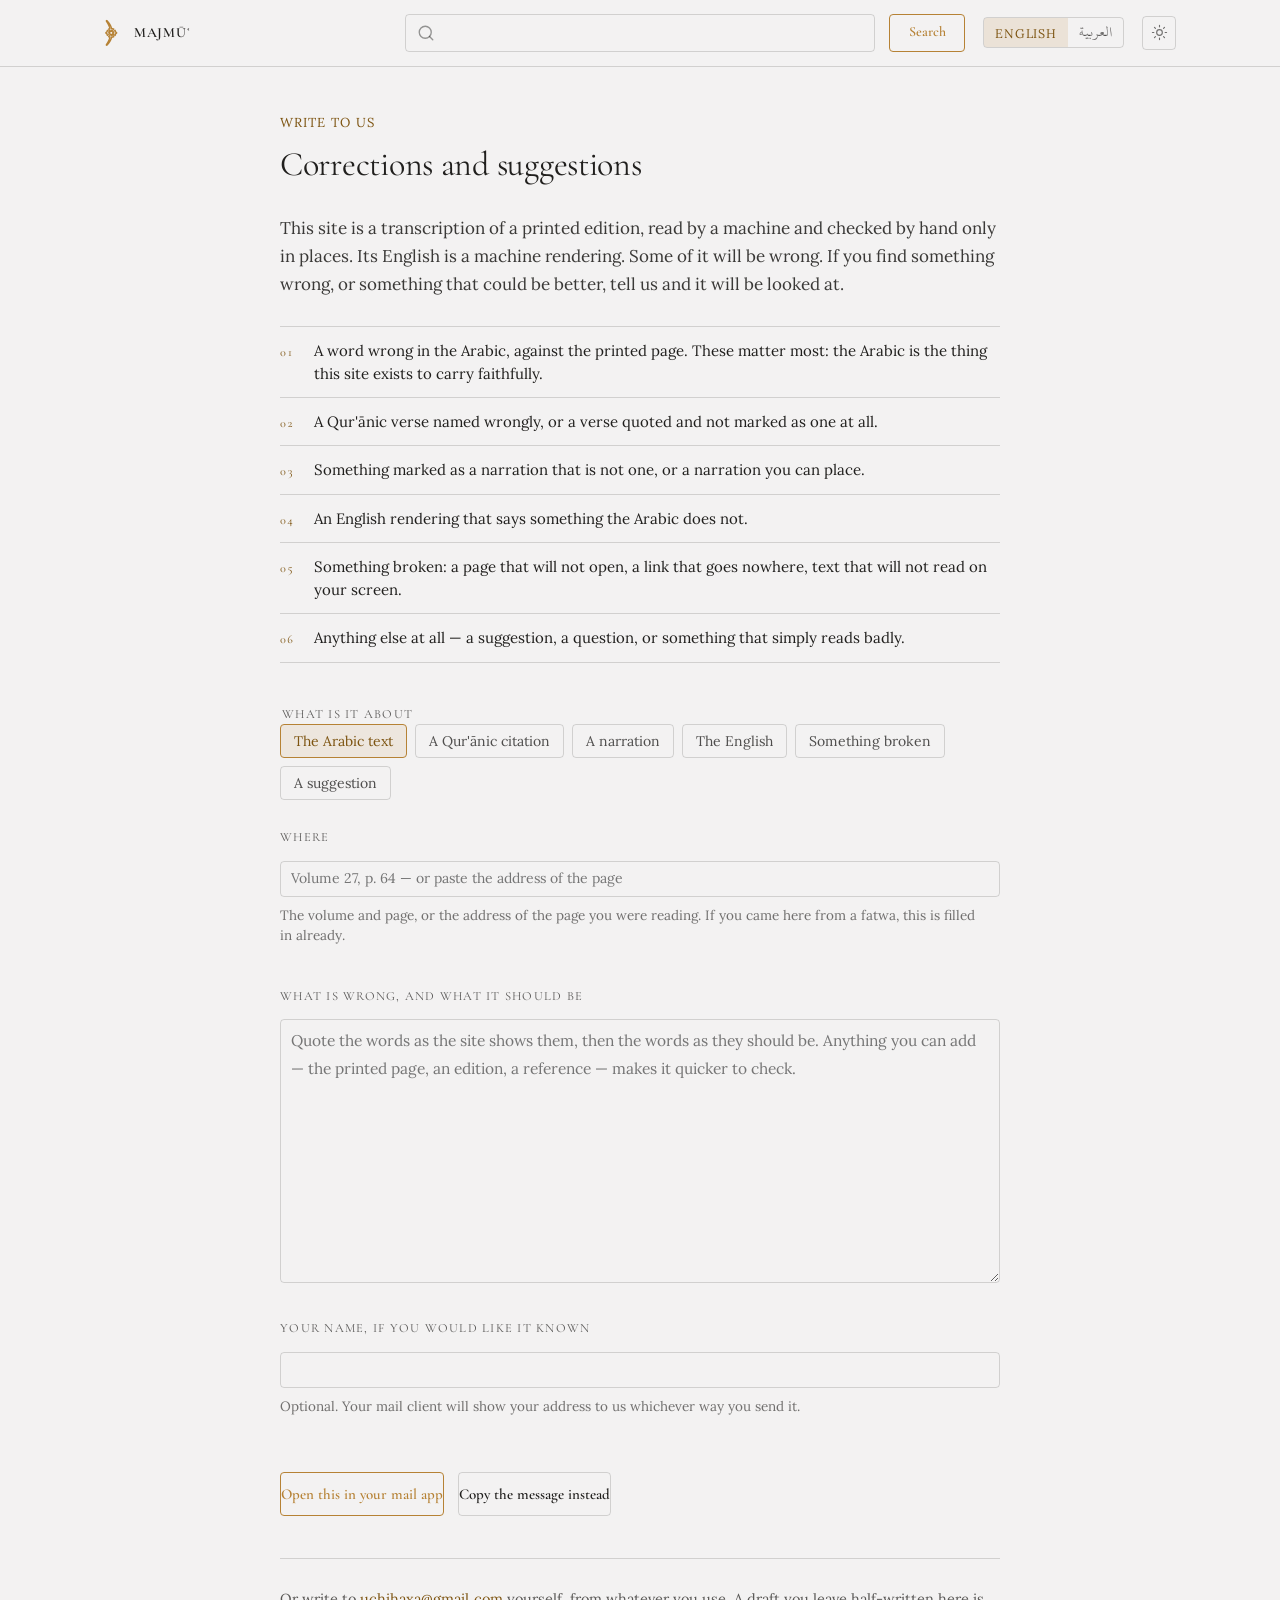
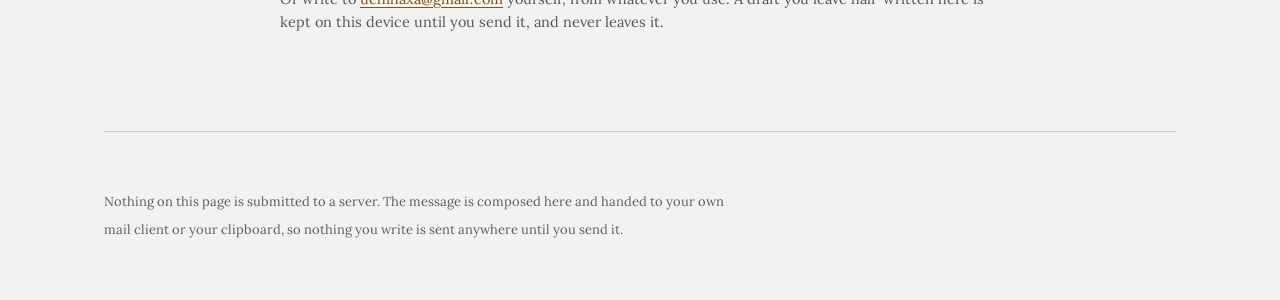
==== web/corrections.html @ 02e32a1f "A page for telling us what is wrong The site is a machine transcription of a printed edition with a " ====
<!doctype html>
<html lang="en" dir="ltr">
<head>
<meta charset="utf-8" />
<meta name="viewport" content="width=device-width, initial-scale=1" />
<title>Corrections · MAJMŪʿ</title>
<meta name="description" content="Found a mistake in the text, a Qur'ānic citation named wrongly, or something broken on the site? Write in. Corrections and suggestions for the Majmūʿ al-Fatāwā reading site." />
<meta name="theme-color" content="#f3f2f2" />
<meta name="robots" content="index, follow" />
<link rel="icon" href="favicon.svg?v=3" type="image/svg+xml" />
<link rel="preload" href="fonts/lora-latin-400.woff2" as="font" type="font/woff2" crossorigin />
<link rel="preload" href="fonts/cormorant-garamond-latin-400.woff2" as="font" type="font/woff2" crossorigin />
<link rel="stylesheet" href="ds/fonts.css?v=1" />
<link rel="stylesheet" href="ds/arabic.css?v=3" />
<link rel="stylesheet" href="ds/classical.css?v=3" />
<link rel="stylesheet" href="ds/site.css?v=6" />
<style>
/* Corrections. Layout only; every colour, face and radius is the design
   system's. The page is one column at a reading measure, because it is a page
   for writing on and nothing should compete with the field you write in. */
.write { max-width: 720px; margin: 0 auto; padding-bottom: calc(3 * var(--leading)); }
.write .lede { font-size: 17px; line-height: var(--leading); margin: var(--leading) 0 0;
  color: color-mix(in srgb, var(--color-text) 88%, transparent); }
body[data-lang="ar"] .write .lede { font-size: 18px; line-height: 1.85; }

/* what is worth reporting, and what to put in it */
.asks { margin: var(--leading) 0 0; padding: 0; list-style: none;
  border-top: 1px solid var(--color-divider); }
.asks li { border-bottom: 1px solid var(--color-divider); padding: 12px 0;
  display: grid; grid-template-columns: 22px 1fr; gap: 12px; align-items: baseline;
  font-size: 15px; line-height: 1.55; }
.asks .n { font-family: var(--font-heading); font-size: 12px; letter-spacing: .1em;
  color: var(--color-accent-700); font-feature-settings: "tnum" 1; }

/* the form */
.form { margin-top: calc(1.5 * var(--leading)); display: grid; gap: var(--leading); }
.field { display: grid; gap: 8px; }
.field > label, .legend { font-family: var(--font-heading); font-size: 12.5px;
  letter-spacing: .1em; text-transform: uppercase;
  color: color-mix(in srgb, var(--color-text) 72%, transparent); }
body[data-lang="ar"] .field > label, body[data-lang="ar"] .legend {
  letter-spacing: 0; text-transform: none; font-size: 15px; }
.field .hint { font-size: 13.5px; line-height: 1.5;
  color: color-mix(in srgb, var(--color-text) 62%, transparent); }
fieldset.field { border: 0; margin: 0; padding: 0; }

/* the kinds of report, as a wrapping set of choices */
.kinds { display: flex; flex-wrap: wrap; gap: 8px; }
.kinds label { cursor: pointer; }
.kinds span { display: block; padding: 7px 13px; font-size: 14px; line-height: 1.3;
  border: 1px solid var(--color-divider); border-radius: var(--radius-md);
  color: color-mix(in srgb, var(--color-text) 78%, transparent); transition: none; }
.kinds input { position: absolute; opacity: 0; width: 0; height: 0; pointer-events: none; }
.kinds label:hover span { border-color: color-mix(in srgb, var(--color-text) 45%, transparent); }
.kinds input:focus-visible + span { outline: 2px solid var(--color-accent); outline-offset: 2px; }
.kinds input:checked + span { border-color: var(--color-accent); color: var(--color-accent-700);
  background: color-mix(in srgb, var(--color-accent) 10%, transparent); }

/* the message: the point of the page, so it is the biggest thing on it and it
   grows as you write rather than making you scroll a small box */
textarea.say { min-height: 220px; font-size: 15.5px; line-height: var(--leading);
  resize: vertical; overflow: hidden; }
body[data-lang="ar"] textarea.say { font-size: 16.5px; line-height: 1.9; }
.saybar { display: flex; flex-wrap: wrap; gap: 6px 14px; align-items: baseline;
  font-size: 13px; color: color-mix(in srgb, var(--color-text) 58%, transparent); }
.saybar .warn { color: var(--color-accent-700); }

.actions { display: flex; flex-wrap: wrap; gap: var(--space-3); align-items: center;
  margin-top: calc(0.5 * var(--leading)); }
.actions .btn { min-height: 44px; padding-inline: var(--space-5); font-size: 15px; }
.said { font-size: 13.5px; color: var(--color-accent-700); min-height: 1.2em; }

/* the address itself, for anyone who would rather write in their own client */
.direct { margin-top: calc(1.5 * var(--leading)); padding-top: var(--leading);
  border-top: 1px solid var(--color-divider); font-size: 14.5px; line-height: 1.6;
  color: color-mix(in srgb, var(--color-text) 74%, transparent); }
.direct a { color: var(--color-accent-700); }
.direct .addr { font-family: var(--font-body); font-feature-settings: "tnum" 1; }

@media (max-width: 600px) {
  .actions { display: grid; }
  .actions .btn { width: 100%; justify-content: center; }
}
</style>
</head>
<body data-lang="en">
<a class="skip" href="#say"><span class="en">Skip to the message</span><span class="ar" lang="ar">تخطَّ إلى الرسالة</span></a>
<nav class="nav">
  <a class="nav-brand" href="index.html">
    <span class="mark" aria-hidden="true">﴿</span>
    <span class="name en">MAJMŪʿ</span>
    <span class="name ar" lang="ar">المجموع</span>
  </a>
  <form class="bar-seek" action="search.html" method="get" role="search" autocomplete="off">
    <div class="field-wrap">
      <span class="ico" aria-hidden="true">
        <svg width="18" height="18" viewBox="0 0 24 24" fill="none" stroke="currentColor" stroke-width="1.8" stroke-linecap="round" stroke-linejoin="round"><circle cx="11" cy="11" r="8"></circle><path d="m21 21-4.3-4.3"></path></svg>
      </span>
      <input class="input" type="search" name="q" id="q" spellcheck="false" aria-label="Search the fatāwā" />
    </div>
    <button type="submit" class="btn btn-primary"><span class="en">Search</span><span class="ar" lang="ar">ابحث</span></button>
  </form>
  <div class="langswitch" role="group" aria-label="Language / اللغة">
    <button type="button" data-lang-btn="en" aria-pressed="true">English</button>
    <button type="button" data-lang-btn="ar" lang="ar" aria-pressed="false">العربية</button>
  </div>
  <button type="button" class="btn nightswitch" data-theme-btn aria-label="Night reading / القراءة الليلية">
    <svg class="i-day" width="17" height="17" viewBox="0 0 24 24" fill="none" stroke="currentColor" stroke-width="1.6" stroke-linecap="round"><circle cx="12" cy="12" r="4"></circle><path d="M12 2v2M12 20v2M4.9 4.9l1.4 1.4M17.7 17.7l1.4 1.4M2 12h2M20 12h2M4.9 19.1l1.4-1.4M17.7 6.3l1.4-1.4"></path></svg>
    <svg class="i-night" width="17" height="17" viewBox="0 0 24 24" fill="none" stroke="currentColor" stroke-width="1.6" stroke-linejoin="round"><path d="M20 14.5A8 8 0 1 1 9.5 4a6.5 6.5 0 0 0 10.5 10.5Z"></path></svg>
  </button>
</nav>

<div class="wrap">
  <div class="write">
    <section class="head">
      <span class="kicker en">Write to us</span>
      <span class="kicker ar" lang="ar">راسلنا</span>
      <h1>
        <span class="en">Corrections and suggestions</span>
        <span class="ar" lang="ar">التصويبات والاقتراحات</span>
      </h1>
      <p class="lede en">This site is a transcription of a printed edition, read by a machine
        and checked by hand only in places. Its English is a machine rendering. Some of it will be
        wrong. If you find something wrong, or something that could be better, tell us and it will
        be looked at.</p>
      <p class="lede ar" lang="ar">هذا الموضع نسخةٌ محرَّرة عن طبعةٍ مطبوعة، قرأتها آلةٌ ولم
        تُراجَع باليد إلا في مواضع. وترجمته الإنجليزية آلية. ولا بدَّ أن يكون فيه خطأ. فإن وقفتَ
        على خطأ، أو على ما يمكن أن يكون أحسن، فاكتب إلينا يُنظَر فيه.</p>
    </section>

    <ul class="asks">
      <li><span class="n" aria-hidden="true">01</span>
        <span class="en">A word wrong in the Arabic, against the printed page. These matter most: the Arabic is the thing this site exists to carry faithfully.</span>
        <span class="ar" lang="ar">كلمةٌ خطأ في العربية، خلافَ ما في المطبوع. وهذا أهمُّها، فالعربية هي التي قام هذا الموضع على نقلها كما هي.</span></li>
      <li><span class="n" aria-hidden="true">02</span>
        <span class="en">A Qur'ānic verse named wrongly, or a verse quoted and not marked as one at all.</span>
        <span class="ar" lang="ar">آيةٌ عُزيت إلى غير موضعها، أو آيةٌ نُقلت ولم تُعرَف قرآناً.</span></li>
      <li><span class="n" aria-hidden="true">03</span>
        <span class="en">Something marked as a narration that is not one, or a narration you can place.</span>
        <span class="ar" lang="ar">ما وُسم بأنه حديث وليس بحديث، أو حديثٌ تعرف تخريجه.</span></li>
      <li><span class="n" aria-hidden="true">04</span>
        <span class="en">An English rendering that says something the Arabic does not.</span>
        <span class="ar" lang="ar">ترجمةٌ إنجليزية تقول ما لا تقوله العربية.</span></li>
      <li><span class="n" aria-hidden="true">05</span>
        <span class="en">Something broken: a page that will not open, a link that goes nowhere, text that will not read on your screen.</span>
        <span class="ar" lang="ar">عطبٌ في الموضع: صفحةٌ لا تُفتح، أو رابطٌ لا يُفضي إلى شيء، أو نصٌّ لا يُقرأ على شاشتك.</span></li>
      <li><span class="n" aria-hidden="true">06</span>
        <span class="en">Anything else at all — a suggestion, a question, or something that simply reads badly.</span>
        <span class="ar" lang="ar">وأيُّ شيءٍ سوى ذلك: اقتراحٌ، أو سؤالٌ، أو ما تراه ركيكاً.</span></li>
    </ul>

    <!-- Nothing is submitted anywhere. The page composes a message and hands it
         to your own mail client, or to your clipboard: no third-party form
         service, no request leaves this origin, and nothing you type is sent
         until you send it yourself. -->
    <form class="form" id="form" data-to="uchihaxa@gmail.com" novalidate>
      <fieldset class="field">
        <legend class="legend en">What is it about</legend>
        <legend class="legend ar" lang="ar">في أيِّ شيء</legend>
        <div class="kinds" id="kinds">
          <label><input type="radio" name="kind" value="the Arabic text" data-ar="النص العربي" checked />
            <span class="en">The Arabic text</span><span class="ar" lang="ar">النص العربي</span></label>
          <label><input type="radio" name="kind" value="a Qur'anic citation" data-ar="عزو آية" />
            <span class="en">A Qur'ānic citation</span><span class="ar" lang="ar">عزو آية</span></label>
          <label><input type="radio" name="kind" value="a narration" data-ar="حديث" />
            <span class="en">A narration</span><span class="ar" lang="ar">حديث</span></label>
          <label><input type="radio" name="kind" value="the English" data-ar="الترجمة" />
            <span class="en">The English</span><span class="ar" lang="ar">الترجمة</span></label>
          <label><input type="radio" name="kind" value="something broken" data-ar="عطب في الموقع" />
            <span class="en">Something broken</span><span class="ar" lang="ar">عطب في الموقع</span></label>
          <label><input type="radio" name="kind" value="a suggestion" data-ar="اقتراح" />
            <span class="en">A suggestion</span><span class="ar" lang="ar">اقتراح</span></label>
        </div>
      </fieldset>

      <div class="field">
        <label for="where"><span class="en">Where</span><span class="ar" lang="ar">الموضع</span></label>
        <input class="input" type="text" id="where" name="where" autocomplete="off"
               placeholder="Volume 27, p. 64 — or paste the address of the page" />
        <p class="hint en">The volume and page, or the address of the page you were reading. If you
          came here from a fatwa, this is filled in already.</p>
        <p class="hint ar" lang="ar">المجلد والصفحة، أو عنوان الصفحة التي كنت تقرؤها. وإن جئتَ من
          فتوى فهذا مملوءٌ لك.</p>
      </div>

      <div class="field">
        <label for="say"><span class="en">What is wrong, and what it should be</span><span class="ar" lang="ar">ما الخطأ، وما صوابه</span></label>
        <textarea class="input say" id="say" name="say" rows="9" spellcheck="true"
                  placeholder="Quote the words as the site shows them, then the words as they should be. Anything you can add — the printed page, an edition, a reference — makes it quicker to check."></textarea>
        <div class="saybar">
          <span id="count"></span>
          <span id="long" class="warn" hidden></span>
        </div>
      </div>

      <div class="field">
        <label for="who"><span class="en">Your name, if you would like it known</span><span class="ar" lang="ar">اسمك، إن أحببت</span></label>
        <input class="input" type="text" id="who" name="who" autocomplete="name" />
        <p class="hint en">Optional. Your mail client will show your address to us whichever way you send it.</p>
        <p class="hint ar" lang="ar">اختياري. وبريدك يظهر لنا على كل حال من برنامج بريدك.</p>
      </div>

      <div class="actions">
        <!-- A real link, not a button that navigates. It carries a working
             mailto: from the moment the page loads and is rewritten as you
             type, so it can be right-clicked, opened in a new tab, and still
             reaches the right address with JavaScript switched off. -->
        <a class="btn btn-primary" id="send" href="mailto:uchihaxa@gmail.com">
          <span class="en">Open this in your mail app</span><span class="ar" lang="ar">افتحها في بريدك</span>
        </a>
        <button type="button" class="btn btn-secondary" id="copy">
          <span class="en">Copy the message instead</span><span class="ar" lang="ar">انسخ الرسالة بدلاً من ذلك</span>
        </button>
        <span class="said" id="said" role="status" aria-live="polite"></span>
      </div>
    </form>

    <p class="direct">
      <span class="en">Or write to <a class="addr" id="mailto1" href="#">the address</a> yourself, from
        whatever you use. A draft you leave half-written here is kept on this device until you send
        it, and never leaves it.</span>
      <span class="ar" lang="ar">أو اكتب إلى <a class="addr" id="mailto2" href="#">العنوان</a> بنفسك
        من حيث شئت. وما تبدأ كتابته هنا يُحفظ على جهازك حتى ترسله، ولا يفارقه.</span>
    </p>
  </div>

  <hr class="rule" />
  <footer>
    <span class="en">Nothing on this page is submitted to a server. The message is composed here and handed to your own mail client or your clipboard, so nothing you write is sent anywhere until you send it.</span>
    <span class="ar" lang="ar">لا يُرفَع من هذه الصفحة شيءٌ إلى خادم. وإنما تُنشَأ الرسالة هنا ثم تُسلَّم إلى برنامج بريدك أو إلى حافظتك، فلا يُرسَل ما تكتبه إلى أحدٍ حتى ترسله أنت.</span>
  </footer>
</div>

<script>
(() => {
  const root = document.documentElement, body = document.body;
  const form = document.getElementById('form');

  /* The address everything on this page goes to. It is written once, here, in
     the form's data-to attribute -- the two links in the prose below are filled
     from it too, so changing that one attribute changes the whole page. */
  const TO = form.dataset.to;

  const setLang = (lang, persist) => {
    body.dataset.lang = lang;
    root.lang = lang;
    root.dir = lang === 'ar' ? 'rtl' : 'ltr';
    for (const b of document.querySelectorAll('[data-lang-btn]'))
      b.setAttribute('aria-pressed', String(b.dataset.langBtn === lang));
    const q = document.querySelector('input[name="q"]');
    if (q) q.dir = lang === 'ar' ? 'rtl' : 'ltr';
    /* The fields hold what the writer typed, so they follow the writer, not the
       interface: an Arabic message stays right-to-left even in the English UI. */
    for (const el of [where, say, who]) el.dir = 'auto';
    say.placeholder = lang === 'ar' ? PLACE.ar : PLACE.en;
    where.placeholder = lang === 'ar' ? WHERE.ar : WHERE.en;
    count();
    refresh();
    if (persist) { try { localStorage.setItem('majmu:lang', lang); } catch (e) {} }
  };
  const setTheme = (t, persist) => {
    root.dataset.theme = t;
    document.querySelector('meta[name="theme-color"]')
      .setAttribute('content', t === 'night' ? '#14120e' : '#f3f2f2');
    if (persist) { try { localStorage.setItem('majmu:theme', t); } catch (e) {} }
  };

  const where = document.getElementById('where');
  const say = document.getElementById('say');
  const who = document.getElementById('who');
  const said = document.getElementById('said');

  const PLACE = {
    en: say.placeholder,
    ar: 'انقل الكلام كما يعرضه الموضع، ثم كما ينبغي أن يكون. وكل ما تضيفه — الصفحة المطبوعة، أو طبعة، أو مرجع — يُعجِّل التحقق منه.'
  };
  const WHERE = {
    en: where.placeholder,
    ar: 'المجلد ٢٧، ص ٦٤ — أو الصق عنوان الصفحة'
  };

  /* Where they came from. A link anywhere on the site can carry ?ref=, and a
     reader arriving straight from a page of the edition gets it filled in
     rather than being asked to describe where they were. */
  const params = new URLSearchParams(location.search);
  const ref = params.get('ref');
  if (ref) where.value = ref.slice(0, 300);
  else if (document.referrer && document.referrer.indexOf(location.origin) === 0
           && document.referrer.indexOf('corrections.html') < 0) {
    where.value = document.referrer;
  }

  /* A half-written message survives a reload, a closed tab, a misclick. It is
     kept on this device only, and cleared the moment it is sent or copied. */
  const KEY = 'majmu:draft';
  const load = () => {
    let d = null;
    try { d = JSON.parse(localStorage.getItem(KEY) || 'null'); } catch (e) {}
    if (!d) return;
    if (d.say) say.value = d.say;
    if (d.who) who.value = d.who;
    if (d.where && !where.value) where.value = d.where;
    if (d.kind) {
      const r = form.querySelector('input[name="kind"][value="' + CSS.escape(d.kind) + '"]');
      if (r) r.checked = true;
    }
  };
  const save = () => {
    try {
      localStorage.setItem(KEY, JSON.stringify({
        say: say.value, who: who.value, where: where.value, kind: kind()
      }));
    } catch (e) {}
  };
  const forget = () => { try { localStorage.removeItem(KEY); } catch (e) {} };

  const kind = () => (form.querySelector('input[name="kind"]:checked') || {}).value || '';
  const kindAr = () => {
    const r = form.querySelector('input[name="kind"]:checked');
    return r ? (r.dataset.ar || r.value) : '';
  };

  /* The textarea grows with what is written in it, so a long correction is not
     written through a letterbox. It never shrinks below its CSS min-height. */
  const grow = () => {
    say.style.height = 'auto';
    say.style.height = Math.max(say.scrollHeight, 220) + 'px';
  };

  const MAILTO_SAFE = 1800;   // beyond this some mail clients truncate the body
  function count() {
    const n = say.value.trim() ? say.value.trim().split(/\s+/).length : 0;
    const ar = body.dataset.lang === 'ar';
    document.getElementById('count').textContent =
      n === 0 ? '' : (ar ? n + ' كلمة' : n + (n === 1 ? ' word' : ' words'));
    const longEl = document.getElementById('long');
    const over = body_().length > MAILTO_SAFE;
    longEl.hidden = !over;
    longEl.textContent = over
      ? (ar ? 'رسالةٌ طويلة — بعض برامج البريد تقطعها. فالأولى أن تنسخها.'
            : 'This is long enough that some mail apps will cut it short. Copying is safer.')
      : '';
  }

  function subject() {
    const k = body.dataset.lang === 'ar' ? kindAr() : kind();
    return 'MAJMUʿ — ' + k + (where.value.trim() ? ' — ' + where.value.trim() : '');
  }
  function body_() {
    const ar = body.dataset.lang === 'ar';
    const L = ar
      ? { k: 'في', w: 'الموضع', m: 'الرسالة', n: 'الاسم' }
      : { k: 'About', w: 'Where', m: 'Message', n: 'From' };
    const lines = [
      L.k + ': ' + (ar ? kindAr() : kind()),
      where.value.trim() ? L.w + ': ' + where.value.trim() : '',
      '',
      say.value.trim(),
      '',
      who.value.trim() ? L.n + ': ' + who.value.trim() : ''
    ];
    return lines.filter((l, i) => l !== '' || i === 2 || i === 4).join('\n').trim();
  }
  const href = () => 'mailto:' + encodeURIComponent(TO)
    + '?subject=' + encodeURIComponent(subject())
    + '&body=' + encodeURIComponent(body_());

  function tell(msg) {
    said.textContent = msg;
    clearTimeout(tell._t);
    tell._t = setTimeout(() => { said.textContent = ''; }, 6000);
  }
  const empty = () => {
    const ar = body.dataset.lang === 'ar';
    say.focus();
    tell(ar ? 'اكتب الرسالة أولاً.' : 'Write the message first.');
    return true;
  };

  const send = document.getElementById('send');
  /* The link's href is the message. Rewritten on every keystroke so what it
     opens is always what is on screen, and so it can be inspected. */
  const refresh = () => { send.href = href(); };
  send.addEventListener('click', (e) => {
    if (!say.value.trim()) { e.preventDefault(); return void empty(); }
    forget();
  });
  form.addEventListener('submit', (e) => { e.preventDefault(); send.click(); });

  document.getElementById('copy').addEventListener('click', async () => {
    if (!say.value.trim()) return void empty();
    const ar = body.dataset.lang === 'ar';
    const text = TO + '\n' + subject() + '\n\n' + body_();
    try {
      await navigator.clipboard.writeText(text);
      forget();
      tell(ar ? 'نُسخت الرسالة مع العنوان.' : 'Copied, with the address.');
    } catch (err) {
      say.select();
      tell(ar ? 'انسخها بنفسك: النص محدَّد.' : 'Copy it yourself — the text is selected.');
    }
  });

  for (const el of [say, where, who]) {
    el.addEventListener('input', () => { save(); count(); refresh(); });
    el.dir = 'auto';
  }
  say.addEventListener('input', grow);
  document.getElementById('kinds').addEventListener('change', () => { save(); count(); refresh(); });

  /* Ctrl+Enter, or Cmd+Enter, sends without reaching for the mouse. */
  say.addEventListener('keydown', (e) => {
    if ((e.metaKey || e.ctrlKey) && e.key === 'Enter') send.click();
  });

  for (const id of ['mailto1', 'mailto2']) {
    const a = document.getElementById(id);
    a.textContent = TO;
    a.href = 'mailto:' + encodeURIComponent(TO);
  }

  let lang = null, theme = null;
  try { lang = localStorage.getItem('majmu:lang'); theme = localStorage.getItem('majmu:theme'); } catch (e) {}
  load();
  setLang(lang === 'ar' ? 'ar' : 'en');
  setTheme(theme === 'night' ? 'night' : 'day');
  grow();
  count();
  refresh();
  for (const b of document.querySelectorAll('[data-lang-btn]'))
    b.addEventListener('click', () => setLang(b.dataset.langBtn, true));
  for (const b of document.querySelectorAll('[data-theme-btn]'))
    b.addEventListener('click', () => setTheme(root.dataset.theme === 'night' ? 'day' : 'night', true));
})();
</script>
</body>
</html>
---- web/ds/fonts.css ----
/* Vendored from Google Fonts by scripts/fetch_fonts.py -- do not hand-edit.
   Served from this origin so no page waits on a third party to draw its
   text. Only the faces the site sets are here; see the script. */

@font-face {
  font-family: 'Amiri';
  font-style: normal;
  font-weight: 400;
  font-display: swap;
  src: url('../fonts/amiri-arabic-400.woff2') format('woff2');
  unicode-range: U+0600-06FF, U+0750-077F, U+0870-088E, U+0890-0891, U+0897-08E1, U+08E3-08FF, U+200C-200E, U+2010-2011, U+204F, U+2E41, U+FB50-FDFF, U+FE70-FE74, U+FE76-FEFC, U+102E0-102FB, U+10E60-10E7E, U+10EC2-10EC4, U+10EFC-10EFF, U+1EE00-1EE03, U+1EE05-1EE1F, U+1EE21-1EE22, U+1EE24, U+1EE27, U+1EE29-1EE32, U+1EE34-1EE37, U+1EE39, U+1EE3B, U+1EE42, U+1EE47, U+1EE49, U+1EE4B, U+1EE4D-1EE4F, U+1EE51-1EE52, U+1EE54, U+1EE57, U+1EE59, U+1EE5B, U+1EE5D, U+1EE5F, U+1EE61-1EE62, U+1EE64, U+1EE67-1EE6A, U+1EE6C-1EE72, U+1EE74-1EE77, U+1EE79-1EE7C, U+1EE7E, U+1EE80-1EE89, U+1EE8B-1EE9B, U+1EEA1-1EEA3, U+1EEA5-1EEA9, U+1EEAB-1EEBB, U+1EEF0-1EEF1;
}

@font-face {
  font-family: 'Amiri';
  font-style: normal;
  font-weight: 400;
  font-display: swap;
  src: url('../fonts/amiri-latin-ext-400.woff2') format('woff2');
  unicode-range: U+0100-02BA, U+02BD-02C5, U+02C7-02CC, U+02CE-02D7, U+02DD-02FF, U+0304, U+0308, U+0329, U+1D00-1DBF, U+1E00-1E9F, U+1EF2-1EFF, U+2020, U+20A0-20AB, U+20AD-20C0, U+2113, U+2C60-2C7F, U+A720-A7FF;
}

@font-face {
  font-family: 'Amiri';
  font-style: normal;
  font-weight: 400;
  font-display: swap;
  src: url('../fonts/amiri-latin-400.woff2') format('woff2');
  unicode-range: U+0000-00FF, U+0131, U+0152-0153, U+02BB-02BC, U+02C6, U+02DA, U+02DC, U+0304, U+0308, U+0329, U+2000-206F, U+20AC, U+2122, U+2191, U+2193, U+2212, U+2215, U+FEFF, U+FFFD;
}

@font-face {
  font-family: 'Cormorant Garamond';
  font-style: normal;
  font-weight: 400;
  font-display: swap;
  src: url('../fonts/cormorant-garamond-latin-ext-400.woff2') format('woff2');
  unicode-range: U+0100-02BA, U+02BD-02C5, U+02C7-02CC, U+02CE-02D7, U+02DD-02FF, U+0304, U+0308, U+0329, U+1D00-1DBF, U+1E00-1E9F, U+1EF2-1EFF, U+2020, U+20A0-20AB, U+20AD-20C0, U+2113, U+2C60-2C7F, U+A720-A7FF;
}

@font-face {
  font-family: 'Cormorant Garamond';
  font-style: normal;
  font-weight: 400;
  font-display: swap;
  src: url('../fonts/cormorant-garamond-latin-400.woff2') format('woff2');
  unicode-range: U+0000-00FF, U+0131, U+0152-0153, U+02BB-02BC, U+02C6, U+02DA, U+02DC, U+0304, U+0308, U+0329, U+2000-206F, U+20AC, U+2122, U+2191, U+2193, U+2212, U+2215, U+FEFF, U+FFFD;
}

@font-face {
  font-family: 'Cormorant Garamond';
  font-style: normal;
  font-weight: 600;
  font-display: swap;
  src: url('../fonts/cormorant-garamond-latin-ext-600.woff2') format('woff2');
  unicode-range: U+0100-02BA, U+02BD-02C5, U+02C7-02CC, U+02CE-02D7, U+02DD-02FF, U+0304, U+0308, U+0329, U+1D00-1DBF, U+1E00-1E9F, U+1EF2-1EFF, U+2020, U+20A0-20AB, U+20AD-20C0, U+2113, U+2C60-2C7F, U+A720-A7FF;
}

@font-face {
  font-family: 'Cormorant Garamond';
  font-style: normal;
  font-weight: 600;
  font-display: swap;
  src: url('../fonts/cormorant-garamond-latin-600.woff2') format('woff2');
  unicode-range: U+0000-00FF, U+0131, U+0152-0153, U+02BB-02BC, U+02C6, U+02DA, U+02DC, U+0304, U+0308, U+0329, U+2000-206F, U+20AC, U+2122, U+2191, U+2193, U+2212, U+2215, U+FEFF, U+FFFD;
}

@font-face {
  font-family: 'Lora';
  font-style: italic;
  font-weight: 400;
  font-display: swap;
  src: url('../fonts/lora-latin-ext-400-italic.woff2') format('woff2');
  unicode-range: U+0100-02BA, U+02BD-02C5, U+02C7-02CC, U+02CE-02D7, U+02DD-02FF, U+0304, U+0308, U+0329, U+1D00-1DBF, U+1E00-1E9F, U+1EF2-1EFF, U+2020, U+20A0-20AB, U+20AD-20C0, U+2113, U+2C60-2C7F, U+A720-A7FF;
}

@font-face {
  font-family: 'Lora';
  font-style: italic;
  font-weight: 400;
  font-display: swap;
  src: url('../fonts/lora-latin-400-italic.woff2') format('woff2');
  unicode-range: U+0000-00FF, U+0131, U+0152-0153, U+02BB-02BC, U+02C6, U+02DA, U+02DC, U+0304, U+0308, U+0329, U+2000-206F, U+20AC, U+2122, U+2191, U+2193, U+2212, U+2215, U+FEFF, U+FFFD;
}

@font-face {
  font-family: 'Lora';
  font-style: normal;
  font-weight: 400;
  font-display: swap;
  src: url('../fonts/lora-latin-ext-400.woff2') format('woff2');
  unicode-range: U+0100-02BA, U+02BD-02C5, U+02C7-02CC, U+02CE-02D7, U+02DD-02FF, U+0304, U+0308, U+0329, U+1D00-1DBF, U+1E00-1E9F, U+1EF2-1EFF, U+2020, U+20A0-20AB, U+20AD-20C0, U+2113, U+2C60-2C7F, U+A720-A7FF;
}

@font-face {
  font-family: 'Lora';
  font-style: normal;
  font-weight: 400;
  font-display: swap;
  src: url('../fonts/lora-latin-400.woff2') format('woff2');
  unicode-range: U+0000-00FF, U+0131, U+0152-0153, U+02BB-02BC, U+02C6, U+02DA, U+02DC, U+0304, U+0308, U+0329, U+2000-206F, U+20AC, U+2122, U+2191, U+2193, U+2212, U+2215, U+FEFF, U+FFFD;
}

@font-face {
  font-family: 'Lora';
  font-style: normal;
  font-weight: 600;
  font-display: swap;
  src: url('../fonts/lora-latin-ext-600.woff2') format('woff2');
  unicode-range: U+0100-02BA, U+02BD-02C5, U+02C7-02CC, U+02CE-02D7, U+02DD-02FF, U+0304, U+0308, U+0329, U+1D00-1DBF, U+1E00-1E9F, U+1EF2-1EFF, U+2020, U+20A0-20AB, U+20AD-20C0, U+2113, U+2C60-2C7F, U+A720-A7FF;
}

@font-face {
  font-family: 'Lora';
  font-style: normal;
  font-weight: 600;
  font-display: swap;
  src: url('../fonts/lora-latin-600.woff2') format('woff2');
  unicode-range: U+0000-00FF, U+0131, U+0152-0153, U+02BB-02BC, U+02C6, U+02DA, U+02DC, U+0304, U+0308, U+0329, U+2000-206F, U+20AC, U+2122, U+2191, U+2193, U+2212, U+2215, U+FEFF, U+FFFD;
}
---- web/ds/arabic.css ----
/* The Arabic face.
 *
 * KFGQPC HAFS Uthmanic Script, from the King Fahd Glorious Qur'an Printing
 * Complex -- the house that set the edition this corpus is transcribed from,
 * so its Arabic is set in the type it was printed in. Uthman Taha's hand.
 *
 * This is the Complex's *Unicode text* font, which matters: their other fonts
 * are page-by-page, 604 separate files with one glyph per word of one Mushaf
 * page, addressed through private-use codepoints. Those can set the Mushaf and
 * nothing else. This one sets ordinary Arabic.
 *
 * Fetched, not committed by hand: scripts/fetch_arabic_font.py. It is only 105
 * KB as woff2, and there is one weight -- the Complex draws no bold, so bold
 * Arabic is synthesised by the browser, which is what it did before this font
 * arrived.
 *
 * The font carries no precomposed alef madda, because the Mushaf writes آ as an
 * alef plus a combining madda. Every HarfBuzz browser decomposes it and renders
 * it correctly; anywhere else it falls through to Amiri for that one character.
 * See the script's header -- a precomposed glyph was tried and is a bad idea.
 */
@font-face {
  font-family: "KFGQPC HAFS Uthmanic Script";
  font-style: normal;
  font-weight: 400;
  font-display: swap;
  src: url("../fonts/kfgqpc-hafs.woff2") format("woff2");

  /* Letters only -- deliberately NOT the digits.
   *
   * This is a Mushaf font, so it draws an Arabic-Indic numeral the way a Mushaf
   * does: as the ornamental medallion that closes an ayah. It carries 286 of
   * them as ligatures, one per verse number, so ٣٥ is not "35" but the roundel
   * you would see at the end of verse thirty-five. Left in the stack it turned
   * every volume, page and count on the site into verse markers, and two
   * numbers side by side into two roundels.
   *
   * unicode-range is the fix rather than turning ligatures off, because the
   * bare digits are no better: they are drawn small, to sit inside a medallion,
   * not to be read on a line. So U+0660-0669 and U+06F0-06F9 are cut out of
   * this face and fall through to Amiri, which sets them as numerals.
   *
   * ASCII is cut for the same kind of reason -- the font has no full stop and
   * no colon, and its Latin has no business setting English anyway.
   */
  unicode-range: U+0600-065F, U+066A-06EF, U+06FA-06FF, U+0750-077F,
                 U+08A0-08FF, U+FB50-FDFF, U+FE70-FEFF;
}
---- web/ds/classical.css ----
/* ─────────────────────────────────────────────────────────────────────────
   VENDORED — do not hand-edit.

   The "Classical" design system, copied verbatim from the Claude Design
   handoff bundle (MAJMŪʿ Classical Collection, _ds/classical-d4960ec6).
   To change the look, change it in the design project and re-vendor this
   file; local overrides belong in the page that needs them, not here.

   The pages link this directly rather than through the bundle's ds-base.js
   loader: that loader injects the stylesheet from JavaScript, which would
   flash unstyled type on every page load. The bundle's component script is
   empty (the system is pure CSS on plain HTML), so nothing is lost.
   ───────────────────────────────────────────────────────────────────────── */

/* Classical — design-system tokens and component classes. This file is the source of truth for the system's look; retune it here and see readme.md. */

/* ONE DELIBERATE EDIT to the vendored file, recorded here so a re-vendor does
   not silently undo it: the original line was

     @import url('https://fonts.googleapis.com/css2?family=Cormorant+Garamond...');

   An @import inside a stylesheet is the slowest way to load a font — the
   browser cannot discover it until this file has been fetched and parsed, and
   only then goes off to a third-party host. The same faces are now served from
   this origin and declared in ds/fonts.css, which the pages link directly.
   If you re-vendor this file from the design project, delete that @import
   again. */

:root {
  --color-bg: #f3f2f2;
  --color-surface: #eae9e9;
  --color-text: #201f1d;
  --color-accent: #b68235;
  --color-accent-2: #ac803e;
  --color-divider: color-mix(in srgb, #201f1d 16%, transparent);

  /* Tonal ramps — generated in OKLCH on one shared lightness scale, so the
     same step of any role matches the others in visual value. */
  --color-neutral-100: #f8f4f4;
  --color-neutral-200: #eae7e7;
  --color-neutral-300: #d7d3d3;
  --color-neutral-400: #bab6b6;
  --color-neutral-500: #9b9797;
  --color-neutral-600: #7d7979;
  --color-neutral-700: #605d5d;
  --color-neutral-800: #444141;
  --color-neutral-900: #2d2b2b;

  --color-accent-100: #fff3e4;
  --color-accent-200: #ffe3bf;
  --color-accent-300: #facb8d;
  --color-accent-400: #e1ad66;
  --color-accent-500: #c28d41;
  --color-accent-600: #a06f24;
  --color-accent-700: #7d5411;
  --color-accent-800: #5a3b0a;
  --color-accent-900: #3a270d;

  --color-accent-2-100: #fff3e4;
  --color-accent-2-200: #ffe3be;
  --color-accent-2-300: #f5cd96;
  --color-accent-2-400: #dbaf70;
  --color-accent-2-500: #bc8f4e;
  --color-accent-2-600: #9b7232;
  --color-accent-2-700: #79561f;
  --color-accent-2-800: #573d14;
  --color-accent-2-900: #382810;

  --font-heading: "Cormorant Garamond", system-ui, sans-serif;
  --font-heading-weight: 600; /* review round 3: bold retired — semibold is the
     interface headings' ceiling (they need the weight at small sizes); display
     text goes lighter still, to the normal cut (see the deck) */
  --font-body: "Lora", system-ui, sans-serif;

  --space-1: 4.6px;
  --space-2: 9.2px;
  --space-3: 13.8px;
  --space-4: 18.4px;
  --space-6: 27.6px;
  --space-8: 36.8px;

  --radius-sm: 2px;
  --radius-md: 4px;
  --radius-lg: 7px;

  /* Elevation — derived from the ground: soft ink-tinted shadows on a
     light theme, a hairline edge + ambient darkness on a dark one. */
  --shadow-sm: 0 1px 2px color-mix(in srgb, #2d2b2b 14%, transparent);
  --shadow-md: 0 3px 10px color-mix(in srgb, #2d2b2b 16%, transparent);
  --shadow-lg: 0 12px 32px color-mix(in srgb, #2d2b2b 22%, transparent);
}

body {
  background: var(--color-bg);
  color: var(--color-text);
  font-family: var(--font-body);
}
h1, h2, h3, h4 { font-family: var(--font-heading); font-weight: var(--font-heading-weight); }

.plate{filter:sepia(0.22) saturate(0.82) contrast(1.05);box-sizing:border-box;
  border:6px solid var(--color-surface);outline:1px solid var(--color-divider)}

/* ══════════════════════════════════════════════════════════════════════════
   Components — built with the tokens above. Plain CSS
   on plain HTML: no JavaScript, no build step. Each class is documented in
   readme.md and demonstrated in foundations/ and components/.
   ══════════════════════════════════════════════════════════════════════ */

*, *::before, *::after { box-sizing: border-box; }
body { margin: 0; font-size: 15px; line-height: 1.55; font-weight: 400; }
h1, h2, h3, h4, h5, h6 {
  font-family: var(--font-heading); font-weight: var(--font-heading-weight);
  line-height: 1.12; letter-spacing: -0.015em; margin: 0 0 var(--space-2);
}
h1 { font-size: 42px; }
h2 { font-size: 32px; }
h3 { font-size: 25px; }
h4 { font-size: 20px; }
h5 { font-size: 16px; }
h6 { font-size: 13px; }
h6 { letter-spacing: 0.08em; text-transform: uppercase; }
p { margin: 0 0 var(--space-3); }
a { color: var(--color-accent); text-underline-offset: 3px; }
img { display: block; max-width: 100%; }
figure { margin: 0; }
figcaption {
  font-size: 11px; margin-top: var(--space-1);
  color: color-mix(in srgb, var(--color-text) 55%, transparent);
}
.text-muted { color: color-mix(in srgb, var(--color-text) 55%, transparent); }
:focus { outline: none; }
:focus-visible { outline: 2px solid var(--color-accent); outline-offset: 2px; }
::selection { background: color-mix(in srgb, var(--color-accent) 30%, transparent); }

/* — rules — */
.hr {
  height: 1px; border: 0; margin: var(--space-4) 0;
  background: var(--color-divider);
}

/* — buttons — */
.btn {
  display: inline-flex; align-items: center; justify-content: center; gap: 6px;
  cursor: pointer; text-decoration: none;
  font-family: var(--font-heading); font-weight: var(--font-heading-weight);
  font-size: 14px; line-height: 1.2; color: var(--color-text); /* matches the .input's 14px —
     the pair sits side by side in sign-up rows */
  background: transparent; border: 1px solid transparent;
  padding: var(--space-2) calc(var(--space-3) * 1.2);
  border-radius: var(--radius-md);
}
.btn svg { display: block; }
.btn:disabled { opacity: 0.45; cursor: not-allowed; }
.btn-primary { color: var(--color-accent); border-color: var(--color-accent); }
.btn-primary:hover { background: color-mix(in srgb, var(--color-accent) 12%, transparent); }
.btn-primary:active { background: color-mix(in srgb, var(--color-accent) 22%, transparent); }
.btn-secondary { border-color: var(--color-divider); }
.btn-secondary:hover { background: color-mix(in srgb, var(--color-text) 7%, transparent); }
.btn-secondary:active { background: color-mix(in srgb, var(--color-text) 14%, transparent); }
.btn-ghost { color: var(--color-accent); padding-inline: var(--space-1); }
.btn-ghost:hover { background: color-mix(in srgb, var(--color-accent) 10%, transparent); }
.btn-ghost:active { background: color-mix(in srgb, var(--color-accent) 18%, transparent); }
.btn-icon { width: 36px; height: 36px; padding: 0; }
.btn-block { width: 100%; margin-top: var(--space-2); }

/* — forms — */
.field > label {
  display: block; font-size: 12px; margin-bottom: 5px;
  color: color-mix(in srgb, var(--color-text) 70%, transparent);
}
.input {
  width: 100%; min-height: 36px; padding: 6px 10px; font: inherit;
  font-size: 14px; color: var(--color-text); caret-color: var(--color-accent);
  background: transparent;
  border: 1px solid var(--color-divider); border-radius: var(--radius-md);
}
.input:hover { border-color: color-mix(in srgb, var(--color-text) 45%, transparent); }
.input:focus-visible { border-color: var(--color-accent); outline-offset: 0; }
textarea.input { min-height: 90px; resize: vertical; }
.radio { display: inline-flex; align-items: center; gap: 8px; cursor: pointer; font-size: 14px; }
.radio input, .seg-opt input {
  position: absolute; opacity: 0; width: 0; height: 0; pointer-events: none;
}
.radio .dot {
  width: 16px; height: 16px; flex: none; border-radius: 50%;
  border: 1.5px solid var(--color-divider);
}
.radio:hover .dot { border-color: var(--color-accent); }
.radio input:checked + .dot {
  border-color: var(--color-accent); background: var(--color-accent);
  box-shadow: inset 0 0 0 4px var(--color-bg);
}
.radio input:focus-visible + .dot { outline: 2px solid var(--color-accent); outline-offset: 2px; }
.seg {
  display: inline-flex; overflow: hidden;
  border: 1px solid var(--color-divider); border-radius: var(--radius-md);
}
.seg-opt {
  display: inline-flex; align-items: center; gap: 6px;
  padding: 7px 12px; font-size: 13px; cursor: pointer;
}
.seg-opt + .seg-opt { border-left: 1px solid var(--color-divider); }
.seg-opt:has(input:checked) { color: var(--color-accent); box-shadow: inset 0 0 0 1px var(--color-accent); }
.seg-opt:not(:has(input:checked)):hover { background: color-mix(in srgb, var(--color-text) 7%, transparent); }
.seg-opt:has(input:focus-visible) { outline: 2px solid var(--color-accent); outline-offset: -2px; }

/* — cards — */
.card {
  display: flex; flex-direction: column; gap: var(--space-2);
  padding: var(--space-3); border-radius: var(--radius-md); background: transparent; border: 1px solid var(--color-divider);
}
.card-kicker { font-size: 10px; letter-spacing: 0.1em; text-transform: uppercase; color: var(--color-accent); }
.card-title {
  font-family: var(--font-heading); font-weight: var(--font-heading-weight);
  font-size: 17px; line-height: 1.2;
}
.card-body { margin: 0; font-size: 13px; opacity: 0.8; flex: 1; }
.card-meta {
  display: flex; align-items: center; gap: 6px; font-size: 11px;
  color: color-mix(in srgb, var(--color-text) 50%, transparent);
}
.elev-sm { box-shadow: var(--shadow-sm); }
.elev-md { box-shadow: var(--shadow-md); }
.elev-lg { box-shadow: var(--shadow-lg); }

/* — tags — */
.tag {
  display: inline-flex; align-items: center; font-size: 11px;
  letter-spacing: 0.02em; padding: 3px 10px;
  border-radius: calc(var(--radius-md) * 0.75);
}
.tag-accent { background: var(--color-accent-100); color: var(--color-accent-800); }
.tag-accent-2 { background: var(--color-accent-2-100); color: var(--color-accent-2-800); }
.tag-neutral { background: var(--color-neutral-100); color: var(--color-neutral-800); }
.tag-outline { border: 1px solid var(--color-accent); color: var(--color-accent); }

/* — navigation — */
.nav {
  display: flex; align-items: center; gap: var(--space-4);
  padding: var(--space-3) var(--space-4);
  border-bottom: 1px solid var(--color-divider);
}
.nav-brand {
  font-family: var(--font-heading); font-weight: var(--font-heading-weight);
  font-size: 18px; margin-right: auto;
}
.nav a { color: inherit; text-decoration: none; font-size: 14px; }
.nav a:hover, .nav a[aria-current='page'] { color: var(--color-accent); }

/* — tables — */
.table { width: 100%; border-collapse: collapse; font-size: 14px; }
.table th {
  text-align: left; font-size: 11px; letter-spacing: 0.08em; text-transform: uppercase;
  color: color-mix(in srgb, var(--color-text) 60%, transparent);
  padding: var(--space-2); border-bottom: 1px solid var(--color-divider);
}
.table td {
  padding: var(--space-2);
  border-bottom: 1px solid var(--color-divider);
}
.table tbody tr:hover { background: color-mix(in srgb, var(--color-text) 4%, transparent); }

/* — dialog — */
.dialog-backdrop {
  position: fixed; inset: 0; display: grid; place-items: center;
  padding: var(--space-4);
  background: color-mix(in srgb, var(--color-neutral-900) 50%, transparent);
}
.dialog {
  width: min(440px, 100%); display: flex; flex-direction: column; gap: var(--space-3);
  padding: var(--space-4); border-radius: var(--radius-lg);
  background: var(--color-surface); box-shadow: var(--shadow-lg); border: 1px solid var(--color-divider);
}
.dialog-title {
  font-family: var(--font-heading); font-weight: var(--font-heading-weight);
  font-size: 20px;
}
.dialog-body { font-size: 14px; opacity: 0.85; }
.dialog-actions { display: flex; justify-content: flex-end; gap: var(--space-2); margin-top: var(--space-2); }
---- web/ds/site.css ----
/* MAJMŪʿ — results. Same tokens, same rhythm as the landing; the masthead
   gains the search field and becomes the application bar. */
:root {
  --leading: 28px;
  --half: 14px;
  --edge: clamp(20px, 5vw, 72px);
  --font-arabic: "KFGQPC HAFS Uthmanic Script", "Amiri",
    "Scheherazade New", var(--font-heading), serif;
  --readsize: 0px;
}
body { margin: 0; text-wrap: pretty; }
.wrap { max-width: 1200px; margin: 0 auto; padding: 0 var(--edge); }
[lang="ar"] { font-family: var(--font-arabic); }
body[data-lang="en"] .ar { display: none; }
body[data-lang="ar"] .en { display: none; }
.rule { height: 1px; border: 0; margin: 0; background: var(--color-divider); }

/* — the application bar — */
.nav { position: sticky; top: 0; z-index: 10; background: var(--color-bg);
  padding-inline: max(var(--edge), calc((100% - 1200px) / 2 + var(--edge)));
  gap: var(--space-4); }
.nav-brand { display: flex; align-items: baseline; gap: var(--space-3); text-decoration: none; }
.nav-brand .mark { font-family: var(--font-arabic); font-size: 22px; line-height: 1; color: var(--color-accent); }
.nav-brand .name { letter-spacing: 0.06em; }
.bar-seek { flex: 1; max-width: 560px; display: flex; gap: var(--space-3); }
.bar-seek .field-wrap { position: relative; flex: 1; display: flex; }
.bar-seek .input { flex: 1; padding-inline-start: 38px; min-height: 38px; font-size: 15px; }
.bar-seek .ico { position: absolute; inset-inline-start: 12px; top: 50%; transform: translateY(-50%);
  color: color-mix(in srgb, var(--color-text) 45%, transparent); pointer-events: none; display: flex; }
.bar-seek .btn { min-height: 38px; padding-inline: var(--space-4); flex: none; white-space: nowrap; }
.langswitch { display: flex; border: 1px solid var(--color-divider); border-radius: var(--radius-md); overflow: hidden; }
.langswitch button { font-family: var(--font-body); font-size: 12.5px; line-height: 1;
  letter-spacing: 0.06em; text-transform: uppercase; padding: 7px 11px; background: transparent;
  color: color-mix(in srgb, var(--color-text) 62%, transparent); border: 0; cursor: pointer; }
.langswitch button[lang="ar"] { font-family: var(--font-arabic); text-transform: none; letter-spacing: 0; font-size: 15px; }
.langswitch button:hover { background: color-mix(in srgb, var(--color-accent) 8%, transparent); color: var(--color-accent-700); }
.langswitch button[aria-pressed="true"] { color: var(--color-accent-700); background: color-mix(in srgb, var(--color-accent) 14%, transparent); }
@media (max-width: 720px) { .nav-brand .name { display: none; } }

/* — the count line and the filters — */
.head { padding: calc(1.75 * var(--leading)) 0 0; }
.head h1 { font-family: var(--font-heading); font-weight: 400; font-size: 34px;
  line-height: calc(1.5 * var(--leading)); letter-spacing: -0.008em; margin: 0; }
.head h1 .q { color: var(--color-accent-700); }
.head h1 .q[lang="ar"] { font-family: var(--font-arabic); }
body[data-lang="ar"] .head h1 { letter-spacing: 0; line-height: 1.5; }
.head .count { font-size: 14.5px; line-height: var(--leading); font-feature-settings: "tnum" 1;
  color: color-mix(in srgb, var(--color-text) 70%, transparent); margin: var(--half) 0 0; }
.filters { display: flex; flex-wrap: wrap; gap: var(--space-2) var(--space-3); align-items: center;
  margin: var(--leading) 0 0; }
.filters .lead { font-size: 13px; letter-spacing: 0.08em; text-transform: uppercase;
  color: color-mix(in srgb, var(--color-text) 70%, transparent); }
body[data-lang="ar"] .filters .lead, body[data-lang="ar"] .head .count { letter-spacing: 0; text-transform: none; font-size: 15px; }
.pill { font-family: inherit; font-size: 14px; line-height: 1; padding: 7px 12px; background: transparent;
  border: 1px solid var(--color-divider); border-radius: var(--radius-md);
  color: color-mix(in srgb, var(--color-text) 82%, transparent); cursor: pointer;
  font-feature-settings: "tnum" 1; }
.pill[lang="ar"] { font-family: var(--font-arabic); font-size: 16px; }
.pill:hover { border-color: var(--color-accent); color: var(--color-accent-700);
  background: color-mix(in srgb, var(--color-accent) 7%, transparent); }
.pill[aria-pressed="true"] { border-color: var(--color-accent); color: var(--color-accent-700); }

.kicker { display: block; font-size: 13px; line-height: var(--half); letter-spacing: 0.08em;
  text-transform: uppercase; color: var(--color-accent-700); font-feature-settings: "tnum" 1;
  margin: 0 0 var(--half); }
body[data-lang="ar"] .kicker { letter-spacing: 0; text-transform: none; font-size: 15px; }
.fatwa-label { display: block; font-size: 13px; letter-spacing: 0.08em; text-transform: uppercase;
  color: color-mix(in srgb, var(--color-text) 70%, transparent); }
body[data-lang="ar"] .fatwa-label { letter-spacing: 0; text-transform: none; font-size: 15px; }
/* Moving between the results and a passage is one continuous act of reading, so
   the browser cross-fades the two documents instead of blanking the screen.
   Costs nothing where it is unsupported, and respects a reduced-motion setting
   through the media query below. */
@view-transition { navigation: auto; }
@media (prefers-reduced-motion: reduce) {
  ::view-transition-group(*),
  ::view-transition-old(*),
  ::view-transition-new(*) { animation: none !important; }
}

/* An answer can run to forty thousand characters and fifty paragraphs. Laying
   out the part below the fold costs time the reader spends looking at nothing,
   so it is skipped until it is scrolled to. contain-intrinsic-size keeps a
   reserved height for each paragraph, which stops the scrollbar jumping as
   they are rendered, and find-in-page still reaches inside. */
.read-ar, .read-en {
  content-visibility: auto;
  contain-intrinsic-size: auto 220px;
}

.volnote { padding: var(--leading) 0 0; }
/* One of the two notes, never both: an index volume and an unextracted volume
   are empty for different reasons and must not be told in the same words. */
#volNote[data-kind="index"] [data-note="unextracted"],
#volNote:not([data-kind="index"]) [data-note="index"] { display: none; }
body[data-mode="vol"] .match { display: none; }
.volnote .card { padding: calc(1.25 * var(--leading)) clamp(18px, 2.4vw, 28px) calc(1.25 * var(--leading)); }
.volnote-body { font-size: 15.5px; line-height: var(--leading); max-width: 66ch; margin: var(--half) 0 0;
  color: color-mix(in srgb, var(--color-text) 78%, transparent); font-feature-settings: "tnum" 1; }
body[data-lang="ar"] .volnote-body { font-size: 17px; }

/* — the results: one hairline-parted column of passages — */
.results { padding: var(--leading) 0 calc(2 * var(--leading)); }
.result { padding: calc(1.5 * var(--leading)) 0; border-top: 1px solid var(--color-divider); }
.result:first-child { border-top: 0; }
.result-meta { display: flex; flex-wrap: wrap; align-items: center; gap: var(--space-2) var(--space-4);
  font-size: 13px; letter-spacing: 0.06em; text-transform: uppercase; font-feature-settings: "tnum" 1;
  color: color-mix(in srgb, var(--color-text) 70%, transparent); }
body[data-lang="ar"] .result-meta { letter-spacing: 0; text-transform: none; font-size: 15px; }
.result-meta .cite { color: var(--color-accent-700); }
.result-meta .spacer { flex: 1; }
.result-meta .match { display: inline-flex; align-items: center; gap: var(--space-2); }
.match-bar { display: block; width: 54px; height: 3px; background: color-mix(in srgb, var(--color-text) 14%, transparent); }
.match-bar i { display: block; height: 3px; background: var(--color-accent); }
.q-ar { font-family: var(--font-arabic); font-size: 21px; line-height: calc(1.5 * var(--leading));
  direction: rtl; text-align: right; margin: var(--leading) 0 0; color: var(--color-text); }
.q-en { font-size: 15.5px; line-height: var(--leading); margin: var(--half) 0 0; max-width: 68ch;
  color: color-mix(in srgb, var(--color-text) 74%, transparent); }
.a-ar { font-family: var(--font-arabic); font-size: 19px; line-height: calc(1.5 * var(--leading));
  direction: rtl; text-align: right; margin: var(--leading) 0 0;
  color: color-mix(in srgb, var(--color-text) 88%, transparent); }
.a-label { display: block; font-size: 13px; letter-spacing: 0.08em; text-transform: uppercase;
  color: color-mix(in srgb, var(--color-text) 70%, transparent); margin-top: var(--leading); }
body[data-lang="ar"] .a-label { letter-spacing: 0; text-transform: none; font-size: 15px; }
/* ── quotations ───────────────────────────────────────────────────────────
   Two kinds, told apart on sight in either language. Scripture is ruled in
   gold and named by sūrah and āyah; a narration the build could not identify
   as Qur'an is ruled in a broken hairline and says only what it is. Both keep
   the colour of the text they sit in — the rule underneath does the work, so
   the Shaykh's words are never recoloured. */
.ayah { border-bottom: 1px solid var(--color-accent); }
a.ayah { color: inherit; text-decoration: none; }
a.ayah:hover { background: color-mix(in srgb, var(--color-accent) 10%, transparent); }

a.narration, span.narration { color: inherit; text-decoration: none;
  border-bottom: 1px dashed color-mix(in srgb, var(--color-text) 42%, transparent); }
a.narration:hover { background: color-mix(in srgb, var(--color-text) 7%, transparent);
  border-bottom-color: color-mix(in srgb, var(--color-text) 70%, transparent); }
/* A quotation the build could not name entire, but which carries a verse
   inside it. The verse is a link of its own, and an anchor cannot be nested in
   an anchor, so here the quotation is a span and the sunnah.com lookup rides on
   its label instead. The broken rule underneath still says what it is; the gold
   rule inside still says how far the scripture goes. */
span.narration:hover { border-bottom-color: color-mix(in srgb, var(--color-text) 70%, transparent); }
span.narration .ayah { border-bottom-color: var(--color-accent); }
a.narration-ref { color: inherit; text-decoration: none;
  border-bottom: 1px dotted currentColor; }
a.narration-ref:hover { color: var(--color-text); }

/* the reference, riding just after the closing mark: this is where it ends,
   and this is what it was */
.qref { font-family: var(--font-body); font-size: 10.5px; line-height: 0;
  letter-spacing: 0.04em; vertical-align: super; white-space: nowrap;
  margin-inline-start: 3px; font-feature-settings: "tnum" 1;
  color: var(--color-accent-700); unicode-bidi: isolate; }
a.narration .qref, span.narration > .qref { color: color-mix(in srgb, var(--color-text) 58%, transparent);
  font-style: italic; letter-spacing: 0; }
/* An Arabic reference in the Arabic face. --font-body is Lora, which has no
   Arabic at all, so البقرة and حديث؟ were falling out of the stack onto
   whatever the reader's system happened to offer -- a different letterform on
   every platform, sitting right beside text set in the Complex's own type.
   Keyed off the Arabic *blocks*, not :lang(ar): the language switch writes the
   UI language onto <html>, so in Arabic mode :lang(ar) matches the whole
   document and would have set "An-Nur 24:44" inside an English paragraph in a
   Mushaf face. Which block the label rides in is the thing that is true. */
.read-ar .qref, .q-ar .qref, .a-ar .qref {
  font-size: 12px; font-family: var(--font-arabic); letter-spacing: 0; }
.ayahs .quiet { color: color-mix(in srgb, var(--color-text) 62%, transparent); }
.render { direction: ltr; text-align: left; font-family: var(--font-body); margin-top: var(--half); font-size: 15.5px; line-height: var(--leading); max-width: 68ch;
  color: color-mix(in srgb, var(--color-text) 74%, transparent); }
.render[hidden] { display: none; }
.ayahs { display: flex; flex-wrap: wrap; gap: var(--space-2) var(--space-3); align-items: baseline;
  margin-top: var(--leading); font-size: 14px; line-height: var(--leading);
  color: color-mix(in srgb, var(--color-text) 72%, transparent); }
/* The accent at 14px is 3:1 on this ground — the system's own guidance reserves
   it for icons, large text and chrome, and sends paragraph-size accent text to
   the deep step. At accent-700 these read 5.97:1. */
.ayahs a { text-decoration: none; unicode-bidi: isolate; color: var(--color-accent-700);
  border-bottom: 1px solid color-mix(in srgb, var(--color-accent) 45%, transparent); }
.ayahs a:hover { border-bottom-color: var(--color-accent); }
.actions { display: flex; flex-wrap: wrap; gap: var(--space-3); margin-top: var(--leading); }
.actions .btn { min-height: 34px; }
footer { padding: calc(2 * var(--leading)) 0; font-size: 13px; line-height: var(--leading);
  color: color-mix(in srgb, var(--color-text) 70%, transparent); }
footer span { display: block; max-width: 78ch; }
/* The one line in the footer worth clicking. Set apart from the colophon above
   it, and in the accent, because a reader who has just found a misprint should
   not have to hunt for where to say so. */
footer .tellus { margin-top: var(--half); }
footer .tellus a { color: var(--color-accent-700); }
footer [lang="ar"] { font-size: 15px; }
@media (max-width: 720px) {
  .nav { flex-wrap: wrap; }
  .bar-seek { order: 3; max-width: none; flex-basis: 100%; }
  .q-ar { font-size: 19px; }
  .a-ar { font-size: 18px; }
}

/* ── implementation additions ─────────────────────────────────────────────
   Everything above is the design as handed off. Below: the states a live
   search has that a fixed prototype does not — loading, no query yet, nothing
   found, the query struck through the passage, the whole answer opened for
   reading, and the night ground. Tokens and ramps only; no new colours. */

.skip { position: absolute; inset-inline-start: -9999px; top: var(--space-2); z-index: 20;
  padding: var(--space-2) var(--space-3); border: 1px solid var(--color-accent);
  border-radius: var(--radius-md); background: var(--color-bg); color: var(--color-accent-700);
  font-size: 14px; text-decoration: none; }
.skip:focus { inset-inline-start: var(--space-4); }

.nightswitch { flex: none; width: 34px; height: 34px; padding: 0; border-radius: var(--radius-md);
  border: 1px solid var(--color-divider); color: color-mix(in srgb, var(--color-text) 62%, transparent); }
.nightswitch:hover { border-color: var(--color-accent); color: var(--color-accent-700);
  background: color-mix(in srgb, var(--color-accent) 8%, transparent); }
.nightswitch .i-night { display: none; }
[data-theme="night"] .nightswitch .i-night { display: block; }
[data-theme="night"] .nightswitch .i-day { display: none; }

/* the book being opened: a hairline that fills under the bar, nothing more.
   In normal flow, not pinned — the bar above it wraps to two rows on a phone,
   and a fixed offset would leave this floating in the wrong place. */
.loadbar { height: 1px; background: color-mix(in srgb, var(--color-text) 10%, transparent); }
.loadbar i { display: block; height: 1px; width: 0; background: var(--color-accent);
  transition: width 140ms linear; }
.loadbar[hidden] { display: none; }
.loadnote { padding: calc(1.75 * var(--leading)) 0 0; font-size: 14.5px; line-height: var(--leading);
  font-feature-settings: "tnum" 1; color: color-mix(in srgb, var(--color-text) 70%, transparent); }
body[data-lang="ar"] .loadnote { font-size: 16px; }

/* The page shows one language at a time — the switch in the bar is what
   changes it — so the English answer sets as the passage itself, at the same
   weight the Arabic carries, not as a muted aside beneath it. */
.a-en { direction: ltr; text-align: left; font-family: var(--font-body);
  font-size: 15.5px; line-height: var(--leading); max-width: 68ch;
  margin: var(--half) 0 0; color: color-mix(in srgb, var(--color-text) 88%, transparent); }
.read-en.answer { color: color-mix(in srgb, var(--color-text) 88%, transparent); }

/* not yet translated: said plainly, marked with the accent as a rule, not a box */
.pending { font-size: 14.5px; line-height: var(--leading); max-width: 66ch;
  margin: var(--leading) 0 0; padding-inline-start: var(--space-3);
  border-inline-start: 1px solid var(--color-accent);
  color: color-mix(in srgb, var(--color-text) 70%, transparent); }
body[data-lang="ar"] .pending { font-size: 16px; }

/* the query, struck through the passage where it landed */
mark { background: color-mix(in srgb, var(--color-accent) 16%, transparent);
  color: inherit; border-bottom: 1px solid color-mix(in srgb, var(--color-accent) 55%, transparent); }

/* arriving with nothing asked, and asking for something that is not there */
.blank { padding: calc(2 * var(--leading)) 0 calc(2.5 * var(--leading)); }
.blank h1 { font-family: var(--font-heading); font-weight: 400; font-size: 34px;
  line-height: calc(1.5 * var(--leading)); letter-spacing: -0.008em; margin: 0; }
body[data-lang="ar"] .blank h1 { letter-spacing: 0; line-height: 1.5; }
.blank p { font-size: 15.5px; line-height: var(--leading); max-width: 58ch;
  color: color-mix(in srgb, var(--color-text) 78%, transparent); margin: var(--half) 0 0; }
body[data-lang="ar"] .blank p { font-size: 17px; }
.chips { display: flex; flex-wrap: wrap; gap: var(--space-2) var(--space-3);
  margin-top: var(--leading); align-items: center; }
.chips .lead { font-size: 13px; letter-spacing: 0.08em; text-transform: uppercase;
  color: color-mix(in srgb, var(--color-text) 70%, transparent); }
body[data-lang="ar"] .chips .lead { letter-spacing: 0; text-transform: none; font-size: 15px; }
.chip { font-family: inherit; font-size: 14.5px; line-height: 1; padding: 7px 12px;
  background: transparent; border: 1px solid var(--color-divider); border-radius: var(--radius-md);
  color: color-mix(in srgb, var(--color-text) 82%, transparent); cursor: pointer; }
.chip[lang="ar"] { font-family: var(--font-arabic); font-size: 17px; }
.chip:hover { border-color: var(--color-accent); color: var(--color-accent-700);
  background: color-mix(in srgb, var(--color-accent) 7%, transparent); }

/* ── the margin ────────────────────────────────────────────────────────────
   A passage reads at a measure, not at the width of the window; the space
   that leaves at the side is the margin of the page, and the margin is where
   an edition puts its apparatus. So each result is a text column with its
   citation, its match, the verses it quotes and its actions set beside it,
   and nothing has to be scrolled past to reach the next passage. Below 900px
   there is no margin to speak of, and it folds back under the text. */
.result { display: grid; align-items: start; justify-content: space-between;
  grid-template-columns: minmax(0, 68ch) minmax(200px, 270px);
  gap: 0 clamp(24px, 3.5vw, 56px); }
.result-rail { display: flex; flex-direction: column; gap: var(--leading);
  padding-inline-start: clamp(16px, 2vw, 26px);
  border-inline-start: 1px solid var(--color-divider); }
.result-rail .result-meta { flex-direction: column; align-items: flex-start; gap: var(--space-2); }
.result-rail .match { gap: var(--space-2); }
.result-rail .ayahs { flex-direction: column; align-items: flex-start;
  gap: var(--space-2); margin-top: 0; }
.result-rail .actions { flex-direction: column; align-items: stretch;
  gap: var(--space-2); margin-top: 0; }
.result-rail .actions .btn { justify-content: flex-start; }
.result-main > .nearby-block:first-child { margin-top: 0; }

.reading { display: grid; align-items: start; justify-content: space-between;
  grid-template-columns: minmax(0, 70ch) minmax(200px, 270px);
  gap: 0 clamp(24px, 3.5vw, 56px); }
.reading-bar, .reading-head { grid-column: 1 / -1; }
.reading-rail { margin-top: calc(1.5 * var(--leading));
  display: flex; flex-direction: column; gap: var(--leading);
  padding-inline-start: clamp(16px, 2vw, 26px);
  border-inline-start: 1px solid var(--color-divider); }
.reading-rail .ayahs { flex-direction: column; align-items: flex-start;
  gap: var(--space-2); margin-top: 0; }
.reading-rail .rail-block { display: flex; flex-direction: column; gap: var(--space-2); }

/* The margin travels with the reader: it holds its place beside the text and
   keeps its own counsel when it is taller than the screen. A sticky column
   taller than the viewport would pin at the top and strand its lower half
   until the very end of the page — so the rail is bounded to what the screen
   can show and scrolls within itself, handing the wheel back to the page when
   it reaches its end. */
.result-rail, .reading-rail {
  position: sticky; top: calc(var(--leading) * 2.5);
  max-height: calc(100vh - var(--leading) * 3.5);
  overflow-y: auto; padding-inline-end: var(--space-2);
  scrollbar-width: thin;
  scrollbar-color: color-mix(in srgb, var(--color-text) 24%, transparent) transparent;
}
.result-rail::-webkit-scrollbar, .reading-rail::-webkit-scrollbar { width: 3px; }
.result-rail::-webkit-scrollbar-thumb, .reading-rail::-webkit-scrollbar-thumb {
  background: color-mix(in srgb, var(--color-text) 24%, transparent); }

/* In a column this narrow a citation cannot sit beside the line it names —
   it stands above it, and the passage keeps its measure. */
.result-rail .nearby, .reading-rail .nearby { flex-direction: column;
  align-items: flex-start; gap: 1px; padding: var(--space-2) 0; }
.result-rail .nearby-cite, .reading-rail .nearby-cite { min-width: 0; }
.result-rail .nearby-q, .reading-rail .nearby-q { font-size: 15px;
  line-height: calc(0.86 * var(--leading)); }
.read-ar, .read-en { max-width: 100%; }
/* paragraphs of one passage sit together; the space between them is a breath,
   not a new section */
.read-ar + .read-ar, .read-en + .read-en { margin-top: var(--half); }

@media (max-width: 900px) {
  .result, .reading { grid-template-columns: 1fr; }
  .result-rail, .reading-rail { position: static; border-inline-start: 0;
    padding-inline-start: 0; padding-inline-end: 0; margin-top: var(--leading);
    padding-top: var(--half); border-top: 1px solid var(--color-divider);
    max-height: none; overflow: visible; }
  .result-rail .nearby, .reading-rail .nearby { padding: var(--space-2) 0; }
  .result-rail .result-meta { flex-direction: row; flex-wrap: wrap; align-items: center;
    gap: var(--space-2) var(--space-4); }
  .result-rail .ayahs, .reading-rail .ayahs { flex-direction: row; flex-wrap: wrap;
    align-items: baseline; max-height: none; }
  .result-rail .actions { flex-direction: row; flex-wrap: wrap; }
  .result-rail .actions .btn { justify-content: center; }
}

/* the treatise, named in the meta row and openable: type, with a rule under it
   on hover — not a button drawn as a box */
.linklike { font-family: var(--font-arabic); font-size: 15px; line-height: 1;
  padding: 0; background: transparent; border: 0; cursor: pointer; color: inherit;
  border-bottom: 1px solid transparent; }
body[data-lang="en"] .linklike { font-size: 14px; }
.linklike:hover { color: var(--color-accent-700); border-bottom-color: var(--color-accent); }

/* neighbouring passages: an indented hairline list, like a cross-reference */
.nearby-block { margin-top: var(--leading); padding-top: var(--half);
  border-top: 1px solid var(--color-divider); }
.nearby { display: flex; align-items: baseline; gap: var(--space-3);
  padding: var(--space-2) 0; text-decoration: none; color: inherit;
  border-bottom: 1px solid var(--color-divider); }
.nearby:last-child { border-bottom: 0; }
.nearby:hover { color: var(--color-accent-700); }
.nearby-cite { flex: none; font-size: 12.5px; letter-spacing: 0.06em; text-transform: uppercase;
  font-feature-settings: "tnum" 1; color: var(--color-accent-700); min-width: 13ch; }
.nearby-q { font-family: var(--font-arabic); font-size: 16px; line-height: var(--leading);
  color: color-mix(in srgb, var(--color-text) 80%, transparent); }
.nearby:hover .nearby-q { color: inherit; }
@media (max-width: 560px) { .nearby { flex-direction: column; gap: 2px; } }

/* more of the same column */
.more { padding: 0 0 calc(2 * var(--leading)); }
.more .btn { min-height: 38px; padding-inline: var(--space-6); }

/* — the whole answer, opened for reading — */
.reading { padding: calc(1.5 * var(--leading)) 0 calc(2 * var(--leading)); }
.reading[hidden] { display: none; }
.reading-bar { display: flex; flex-wrap: wrap; align-items: center; gap: var(--space-3);
  padding-bottom: var(--leading); }
.reading-bar .spacer { flex: 1; }
.reading-bar .btn { min-height: 34px; }
.sizer { display: inline-flex; border: 1px solid var(--color-divider); border-radius: var(--radius-md); overflow: hidden; }
.sizer button { font-family: var(--font-arabic); font-size: 15px; line-height: 1; padding: 8px 12px;
  background: transparent; border: 0; cursor: pointer;
  color: color-mix(in srgb, var(--color-text) 70%, transparent); }
.sizer button + button { border-inline-start: 1px solid var(--color-divider); }
.sizer button:hover { background: color-mix(in srgb, var(--color-accent) 8%, transparent); color: var(--color-accent-700); }
.reading-head { border-top: 1px solid var(--color-divider); padding-top: calc(1.25 * var(--leading)); }
.reading h1 { font-family: var(--font-heading); font-weight: 400; font-size: 30px;
  line-height: calc(1.5 * var(--leading)); letter-spacing: -0.008em; margin: var(--half) 0 0; }
.reading h1[lang="ar"] { font-family: var(--font-arabic); letter-spacing: 0; line-height: 1.5; }
.reading-body { margin-top: calc(1.5 * var(--leading)); }
.read-ar { font-family: var(--font-arabic);
  font-size: calc(21px + var(--readsize)); line-height: calc(1.62 * var(--leading));
  direction: rtl; text-align: right; margin: var(--half) 0 0; color: var(--color-text); }
.read-ar.answer { font-size: calc(20px + var(--readsize)); }
.read-en { font-size: calc(15.5px + var(--readsize)); line-height: calc(1.12 * var(--leading));
  margin: var(--half) 0 0; max-width: 68ch;
  color: color-mix(in srgb, var(--color-text) 76%, transparent); }
.read-block + .read-block { margin-top: calc(1.5 * var(--leading));
  border-top: 1px solid var(--color-divider); padding-top: calc(1.25 * var(--leading)); }
.colophon { margin-top: calc(2 * var(--leading)); padding-top: var(--leading);
  border-top: 1px solid var(--color-divider); font-size: 14px; line-height: var(--leading);
  font-feature-settings: "tnum" 1; color: color-mix(in srgb, var(--color-text) 66%, transparent); }
.colophon .mark { font-family: var(--font-arabic); color: var(--color-accent); font-size: 17px; }

/* the copy confirmation: a line of type, not a coloured box */
.toast { position: fixed; inset-inline-start: 50%; bottom: var(--space-6); transform: translateX(-50%);
  padding: var(--space-2) var(--space-4); background: var(--color-bg);
  border: 1px solid var(--color-accent); border-radius: var(--radius-md);
  color: var(--color-accent-700); font-size: 14px; box-shadow: var(--shadow-sm);
  opacity: 0; pointer-events: none; transition: opacity 160ms ease; z-index: 30; }
.toast.show { opacity: 1; }
@media (prefers-reduced-motion: reduce) { .toast { transition: none; } }

/* Night. These are the landing page's own colours, not a second dark theme.
 *
 * The two were set independently and drifted: the landing page grounds on ink,
 * #14120e, and this was #201f1d -- a lighter, greyer, cooler dark. Going from
 * the home page into a fatwa changed the colour of the room, which reads as two
 * different sites. index.html is the reference because it is what a reader sees
 * first, so its ground, surface, ink and gold are repeated here exactly. If one
 * moves, move the other. */
[data-theme="night"] {
  --color-bg: #14120e;
  --color-surface: #211d16;
  --color-text: #eae7e7;
  --color-divider: color-mix(in srgb, #eae7e7 16%, transparent);
  --color-accent: #b68235;
  --color-accent-600: #facb8d;
  --color-accent-700: #e1ad66;
  --shadow-sm: 0 1px 2px color-mix(in srgb, #000 40%, transparent);
  --shadow-md: 0 3px 10px color-mix(in srgb, #000 45%, transparent);
  --shadow-lg: 0 12px 32px color-mix(in srgb, #000 55%, transparent);
}
[data-theme="night"] .tag-outline { color: var(--color-accent); }
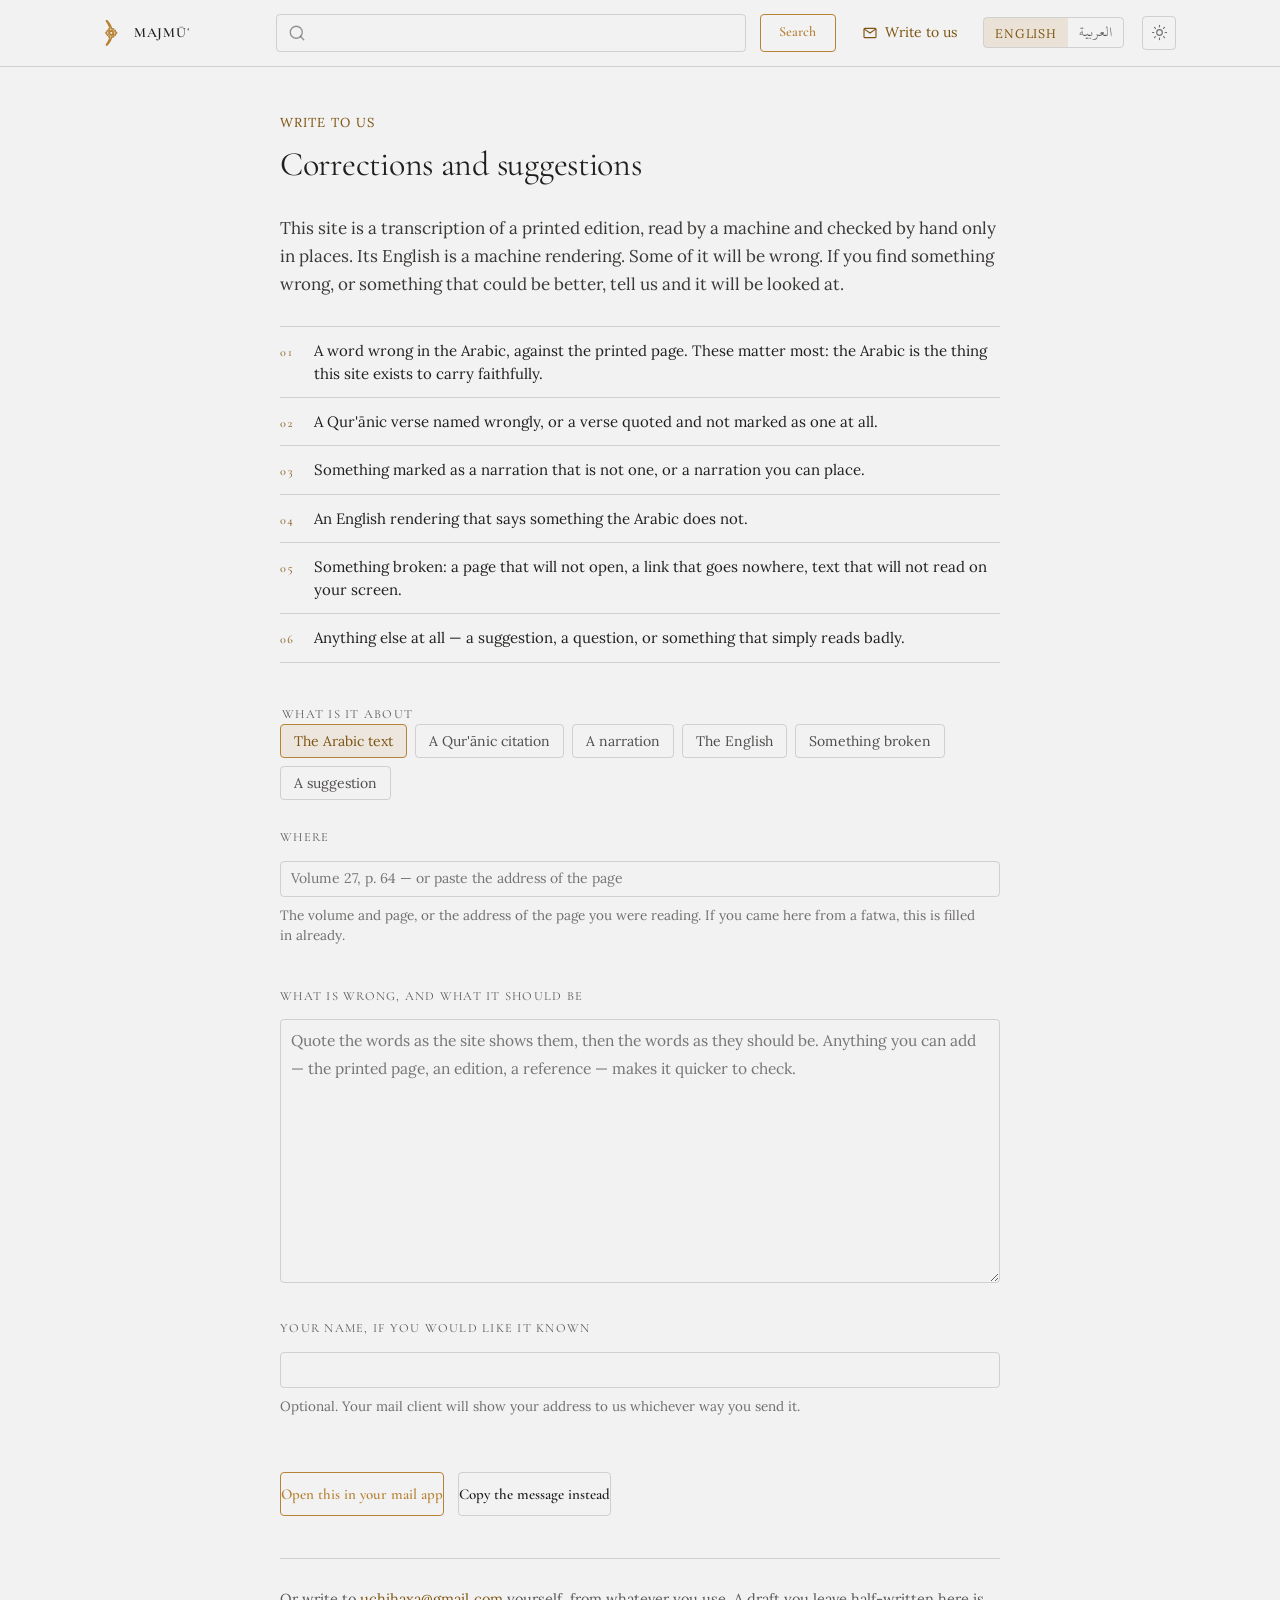
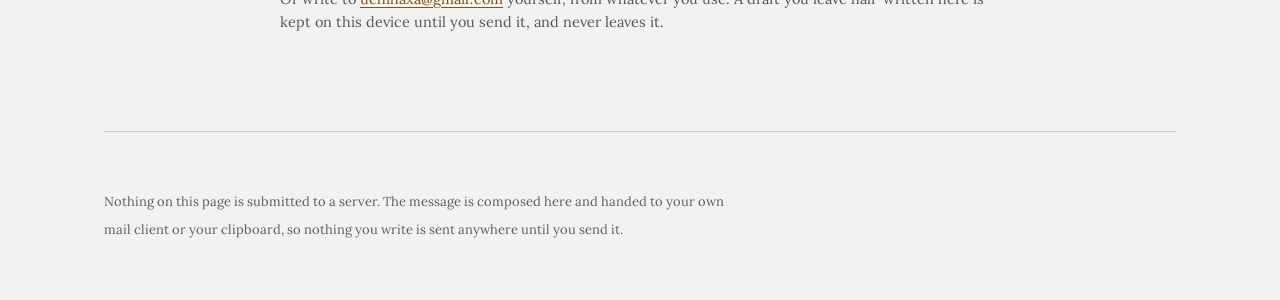
==== commit d76e3b53: "Put Write to us in the masthead, on every page and on a phone The corrections page existed but was o" ====
--- a/web/corrections.html
+++ b/web/corrections.html
@@ -13,7 +13,7 @@
 <link rel="stylesheet" href="ds/fonts.css?v=1" />
 <link rel="stylesheet" href="ds/arabic.css?v=3" />
 <link rel="stylesheet" href="ds/classical.css?v=3" />
-<link rel="stylesheet" href="ds/site.css?v=6" />
+<link rel="stylesheet" href="ds/site.css?v=8" />
 <style>
 /* Corrections. Layout only; every colour, face and radius is the design
    system's. The page is one column at a reading measure, because it is a page
@@ -100,6 +100,7 @@
     </div>
     <button type="submit" class="btn btn-primary"><span class="en">Search</span><span class="ar" lang="ar">ابحث</span></button>
   </form>
+  <a class="nav-write" href="corrections.html" aria-label="Write to us / راسلنا"><svg width="16" height="16" viewBox="0 0 24 24" fill="none" stroke="currentColor" stroke-width="1.7" stroke-linecap="round" stroke-linejoin="round" aria-hidden="true"><rect x="3" y="5" width="18" height="14" rx="1.5"/><path d="m3.6 6.2 8.4 5.9 8.4-5.9"/></svg><span class="lbl en">Write to us</span><span class="lbl ar" lang="ar">راسلنا</span></a>
   <div class="langswitch" role="group" aria-label="Language / اللغة">
     <button type="button" data-lang-btn="en" aria-pressed="true">English</button>
     <button type="button" data-lang-btn="ar" lang="ar" aria-pressed="false">العربية</button>
--- a/web/ds/site.css
+++ b/web/ds/site.css
@@ -36,6 +36,28 @@
 .langswitch button:hover { background: color-mix(in srgb, var(--color-accent) 8%, transparent); color: var(--color-accent-700); }
 .langswitch button[aria-pressed="true"] { color: var(--color-accent-700); background: color-mix(in srgb, var(--color-accent) 14%, transparent); }
 @media (max-width: 720px) { .nav-brand .name { display: none; } }
+/* Write to us. The one invitation in the masthead, so it keeps its gold and
+   stays put where the section links are dropped: someone who has just found a
+   misprint on a phone should not have to scroll to the foot of a forty-thousand
+   character answer to say so. The label gives way to the envelope when the bar
+   is tight -- on the search and reading pages that bar is already carrying a
+   search field, and the field matters more than the word. */
+/* .nav a sets `color: inherit`, and it out-specifies a bare .nav-write, so this
+   is written as .nav a.nav-write or the invitation comes out in body text
+   colour instead of gold. */
+.nav a.nav-write { display: inline-flex; align-items: center; gap: 7px;
+  white-space: nowrap; text-decoration: none; color: var(--color-accent-700);
+  min-height: 36px; padding-inline: 8px; border-radius: var(--radius-md); }
+.nav a.nav-write svg { display: block; flex: none; }
+.nav a.nav-write:hover { color: var(--color-accent-600);
+  background: color-mix(in srgb, var(--color-accent) 10%, transparent); }
+/* Once the label goes the link is an icon, and an icon needs a target a thumb
+   can actually hit: 16px of envelope in a 36px box, not 16px of envelope. */
+@media (max-width: 900px) {
+  .nav a.nav-write .lbl { display: none; }
+  .nav a.nav-write { min-width: 36px; justify-content: center; padding-inline: 0; }
+}
+
 
 /* — the count line and the filters — */
 .head { padding: calc(1.75 * var(--leading)) 0 0; }
